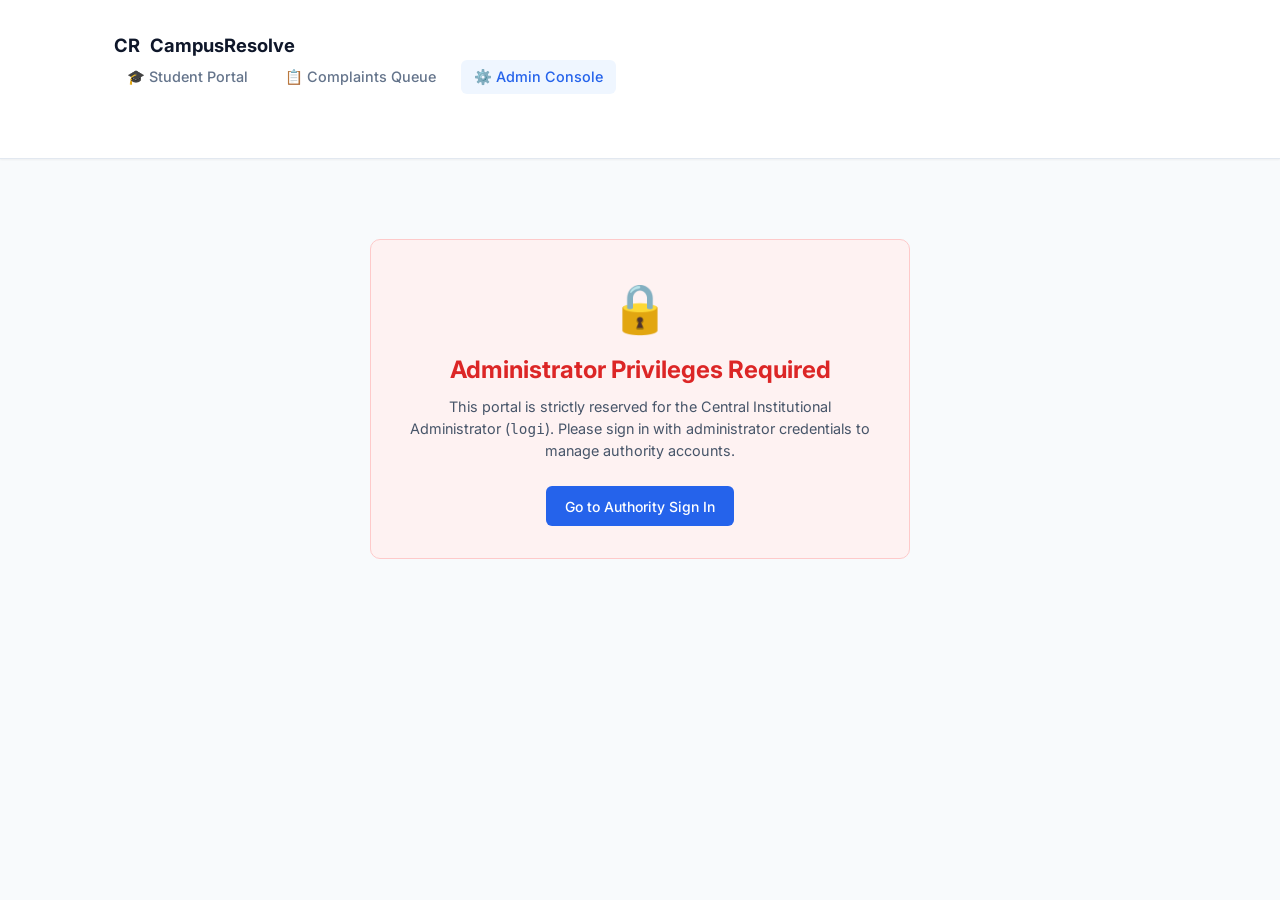
==== frontend/admin.html @ 457eac5e "Architectural restructure: Central Admin portal, first-login password enforcement, Exam Cell Admin r" ====
<!DOCTYPE html>
<html lang="en">
<head>
  <meta charset="UTF-8">
  <meta name="viewport" content="width=device-width, initial-scale=1.0">
  <title>CampusResolve — Central Admin Console</title>
  <link rel="preconnect" href="https://fonts.googleapis.com">
  <link rel="preconnect" href="https://fonts.gstatic.com" crossorigin>
  <link href="https://fonts.googleapis.com/css2?family=Inter:wght@400;500;600;700&family=JetBrains+Mono:wght@400;500;600&display=swap" rel="stylesheet">
  <link rel="stylesheet" href="style.css">
  <script src="config.js"></script>
  <style>
    .admin-header-card {
      background: linear-gradient(135deg, #1e293b 0%, #0f172a 100%);
      color: #ffffff;
      border-radius: var(--radius-lg);
      padding: 2rem;
      margin-bottom: 2rem;
      box-shadow: 0 10px 25px -5px rgba(0, 0, 0, 0.2);
      display: flex;
      justify-content: space-between;
      align-items: center;
      flex-wrap: wrap;
      gap: 1.5rem;
    }
    .admin-badge {
      display: inline-flex;
      align-items: center;
      gap: 0.35rem;
      padding: 0.35rem 0.85rem;
      border-radius: 9999px;
      font-size: 0.75rem;
      font-weight: 700;
      letter-spacing: 0.05em;
      text-transform: uppercase;
      background: rgba(59, 130, 246, 0.2);
      border: 1px solid rgba(96, 165, 250, 0.4);
      color: #93c5fd;
    }
    .stat-pill {
      background: rgba(255, 255, 255, 0.08);
      border: 1px solid rgba(255, 255, 255, 0.12);
      border-radius: var(--radius-md);
      padding: 1rem 1.25rem;
      min-width: 140px;
    }
    .stat-pill-val {
      font-size: 1.6rem;
      font-weight: 700;
      color: #fff;
    }
    .stat-pill-lbl {
      font-size: 0.75rem;
      color: #94a3b8;
      text-transform: uppercase;
      font-weight: 600;
      letter-spacing: 0.04em;
    }
    .modal-overlay {
      position: fixed;
      top: 0; left: 0; right: 0; bottom: 0;
      background: rgba(15, 23, 42, 0.75);
      backdrop-filter: blur(4px);
      z-index: 9999;
      display: flex;
      align-items: center;
      justify-content: center;
      padding: 1.5rem;
    }
    .modal-card {
      background: var(--bg-card);
      border: 1px solid var(--border-color);
      border-radius: var(--radius-lg);
      padding: 2.25rem;
      max-width: 520px;
      width: 100%;
      box-shadow: var(--shadow-lg);
    }
  </style>
</head>
<body>

  <!-- Top Navigation Bar -->
  <header class="navbar">
    <div class="container nav-content">
      <a href="index.html" class="brand">
        <div class="logo-icon">CR</div>
        <span>CampusResolve</span>
      </a>
      <nav class="nav-links">
        <a href="index.html" class="nav-link">🎓 Student Portal</a>
        <a href="dashboard.html" class="nav-link">📋 Complaints Queue</a>
        <a href="admin.html" class="nav-link active">⚙️ Admin Console</a>
      </nav>
    </div>
  </header>

  <main class="container" style="padding-top: 2rem; padding-bottom: 3rem;">

    <!-- Access Denied Alert (if unauthorized) -->
    <div id="adminAccessDeniedAlert" style="display: none; background: #fef2f2; border: 1px solid #fecaca; border-radius: var(--radius-md); padding: 2rem; text-align: center; max-width: 540px; margin: 3rem auto;">
      <div style="font-size: 3rem; margin-bottom: 0.5rem;">🔒</div>
      <h2 style="color: #dc2626; font-weight: 700; margin-bottom: 0.5rem;">Administrator Privileges Required</h2>
      <p style="color: #475569; font-size: 0.9rem; margin-bottom: 1.5rem;">
        This portal is strictly reserved for the Central Institutional Administrator (<code>logi</code>). Please sign in with administrator credentials to manage authority accounts.
      </p>
      <a href="dashboard.html" class="btn btn-primary">Go to Authority Sign In</a>
    </div>

    <!-- Authenticated Admin Content View -->
    <div id="adminMainContent" style="display: none;">

      <!-- Admin Identity & Overview Banner -->
      <div class="admin-header-card">
        <div>
          <div class="admin-badge">
            ⚡ Central Authority Directory Management
          </div>
          <h1 style="font-size: 1.8rem; font-weight: 800; margin: 0.5rem 0 0.25rem 0; letter-spacing: -0.02em;">
            Welcome, Administrator Logi
          </h1>
          <p style="color: #94a3b8; font-size: 0.9rem; max-width: 580px; margin: 0;">
            Provision, manage, and audit university authority user accounts across operational, executive oversight, and apex institutional tiers.
          </p>
        </div>

        <div style="display: flex; gap: 0.75rem; flex-wrap: wrap;">
          <div class="stat-pill">
            <div id="statTotalUsers" class="stat-pill-val">0</div>
            <div class="stat-pill-lbl">Total Accounts</div>
          </div>
          <div class="stat-pill">
            <div id="statPendingLogins" class="stat-pill-val" style="color: #fbbf24;">0</div>
            <div class="stat-pill-lbl">1st-Login Pending</div>
          </div>
        </div>
      </div>

      <!-- Action Toolbar -->
      <div style="display: flex; justify-content: space-between; align-items: center; flex-wrap: wrap; gap: 1rem; margin-bottom: 1.5rem;">
        <div>
          <h2 style="font-size: 1.25rem; font-weight: 700; color: var(--text-main); margin-bottom: 0.25rem;">
            Registered Authority Directory
          </h2>
          <p style="font-size: 0.85rem; color: var(--text-muted); margin: 0;">
            Authorities manage grievances, execute resolutions, and receive autonomous SLA escalation alerts.
          </p>
        </div>

        <div style="display: flex; align-items: center; gap: 0.5rem;">
          <button id="btnRefreshUsers" class="btn btn-outline btn-sm">🔄 Refresh Directory</button>
          <button id="btnOpenAddUserModal" class="btn btn-primary btn-sm">➕ Add New Authority</button>
          <button id="adminLogoutBtn" class="btn btn-outline btn-sm" style="color: var(--danger); border-color: var(--danger-border);">🚪 Sign Out</button>
        </div>
      </div>

      <!-- Authorities Table Card -->
      <div style="background: var(--bg-card); border: 1px solid var(--border-color); border-radius: var(--radius-lg); overflow: hidden; box-shadow: var(--shadow-sm);">
        <div style="overflow-x: auto;">
          <table class="table" style="margin: 0; width: 100%;">
            <thead>
              <tr>
                <th>Authority User</th>
                <th>Role / Jurisdiction</th>
                <th>Official Email</th>
                <th>Escalation Tier</th>
                <th>First-Login Status</th>
                <th style="text-align: right;">Management Actions</th>
              </tr>
            </thead>
            <tbody id="adminUsersTableBody">
              <tr>
                <td colspan="6" style="text-align: center; padding: 2.5rem; color: var(--text-muted);">
                  Loading registered authorities...
                </td>
              </tr>
            </tbody>
          </table>
        </div>
      </div>

    </div>

  </main>

  <!-- ======================================================= -->
  <!-- MODAL: ADD NEW AUTHORITY -->
  <!-- ======================================================= -->
  <div id="addUserModal" class="modal-overlay" style="display: none;">
    <div class="modal-card">
      <div style="display: flex; justify-content: space-between; align-items: center; margin-bottom: 1.25rem;">
        <h2 style="font-size: 1.25rem; font-weight: 700; color: var(--text-main); margin: 0;">
          ➕ Add University Authority
        </h2>
        <button id="closeAddUserModal" style="background: none; border: none; font-size: 1.5rem; color: var(--text-muted); cursor: pointer;">&times;</button>
      </div>

      <div id="addUserError" style="display: none; background: #fef2f2; border: 1px solid #fecaca; color: #dc2626; padding: 0.65rem 0.85rem; border-radius: var(--radius-sm); font-size: 0.825rem; margin-bottom: 1rem;"></div>

      <form id="addUserForm">
        <div class="form-group">
          <label for="newUsername">Username <span style="color: var(--danger);">*</span></label>
          <input type="text" id="newUsername" class="form-control" placeholder="e.g. exam_cell, warden_block_b" required>
        </div>

        <div class="form-group">
          <label for="newPassword">Initial Password <span style="color: var(--danger);">*</span></label>
          <input type="password" id="newPassword" class="form-control" placeholder="Minimum 4 characters" required minlength="4">
        </div>

        <div class="form-group">
          <label for="newFullName">Full Name / Official Designation <span style="color: var(--danger);">*</span></label>
          <input type="text" id="newFullName" class="form-control" placeholder="e.g. Dr. Rajesh Kumar (Exam Cell Admin)" required>
        </div>

        <div class="form-group">
          <label for="newRole">Role & Jurisdiction <span style="color: var(--danger);">*</span></label>
          <select id="newRole" class="form-control" required>
            <option value="Exam Cell Admin">Exam Cell Admin (Marks, Semester & Fees)</option>
            <option value="Warden">Warden (Hostels & Accommodation)</option>
            <option value="Mess Committee">Mess Committee (Dining & Catering)</option>
            <option value="Estate Office">Estate Office (Campus Infrastructure)</option>
            <option value="Dean of Student Affairs">Dean of Student Affairs (Tier 2 Oversight)</option>
            <option value="Dean of Academics">Dean of Academics (Tier 2 Oversight)</option>
            <option value="Vice Principal">Vice Principal (Tier 2 Oversight)</option>
            <option value="Principal">Principal (Tier 3 Apex Authority)</option>
            <option value="Counseling Cell">Counseling Cell (Protected / Safety)</option>
            <option value="Admin">Central Administrator</option>
          </select>
        </div>

        <div class="form-group">
          <label for="newEmail">Official Delivery Email <span style="color: var(--danger);">*</span></label>
          <input type="email" id="newEmail" class="form-control" placeholder="official@kce.ac.in or gmail.com" required>
        </div>

        <div class="form-group">
          <label for="newTier">Escalation Tier Label</label>
          <input type="text" id="newTier" class="form-control" placeholder="Tier 1 — Operational (Marks, Semester & Fees)">
        </div>

        <div style="display: flex; align-items: center; gap: 0.5rem; margin-bottom: 1.5rem;">
          <input type="checkbox" id="newMustChangePass" checked style="width: 16px; height: 16px; accent-color: var(--primary);">
          <label for="newMustChangePass" style="font-size: 0.85rem; color: var(--text-main); font-weight: 500; margin: 0; cursor: pointer;">
            Require password change on first login
          </label>
        </div>

        <div style="display: flex; justify-content: flex-end; gap: 0.5rem;">
          <button type="button" id="cancelAddUserBtn" class="btn btn-outline">Cancel</button>
          <button type="submit" id="submitAddUserBtn" class="btn btn-primary">Create Authority</button>
        </div>
      </form>
    </div>
  </div>

  <!-- ======================================================= -->
  <!-- MODAL: RESET PASSWORD -->
  <!-- ======================================================= -->
  <div id="resetPasswordModal" class="modal-overlay" style="display: none;">
    <div class="modal-card">
      <div style="display: flex; justify-content: space-between; align-items: center; margin-bottom: 1.25rem;">
        <h2 style="font-size: 1.25rem; font-weight: 700; color: var(--text-main); margin: 0;">
          🔑 Reset Authority Password
        </h2>
        <button id="closeResetModal" style="background: none; border: none; font-size: 1.5rem; color: var(--text-muted); cursor: pointer;">&times;</button>
      </div>

      <p id="resetModalSubtitle" style="font-size: 0.85rem; color: var(--text-muted); margin-bottom: 1rem;">
        Setting a new temporary password for user.
      </p>

      <form id="resetPasswordForm">
        <input type="hidden" id="resetUserId">
        <div class="form-group">
          <label for="resetNewPass">New Temporary Password</label>
          <input type="password" id="resetNewPass" class="form-control" placeholder="Minimum 4 characters" required minlength="4">
        </div>

        <div style="display: flex; align-items: center; gap: 0.5rem; margin-bottom: 1.5rem;">
          <input type="checkbox" id="resetMustChange" checked style="width: 16px; height: 16px; accent-color: var(--primary);">
          <label for="resetMustChange" style="font-size: 0.85rem; color: var(--text-main); font-weight: 500; margin: 0; cursor: pointer;">
            Require authority to change password on next sign-in
          </label>
        </div>

        <div style="display: flex; justify-content: flex-end; gap: 0.5rem;">
          <button type="button" id="cancelResetBtn" class="btn btn-outline">Cancel</button>
          <button type="submit" class="btn btn-primary">Save Reset Password</button>
        </div>
      </form>
    </div>
  </div>

  <script src="app.js"></script>
</body>
</html>
---- frontend/style.css ----
/* CampusResolve — Modern & Minimal Design System */
:root {
  --bg-app: #f8fafc;
  --bg-card: #ffffff;
  --bg-card-subtle: #f1f5f9;
  --border-color: #e2e8f0;
  --border-focus: #3b82f6;
  
  --text-main: #0f172a;
  --text-muted: #64748b;
  --text-light: #94a3b8;
  
  --primary: #2563eb;
  --primary-hover: #1d4ed8;
  --primary-light: #eff6ff;
  --primary-border: #bfdbfe;
  
  --success: #059669;
  --success-bg: #ecfdf5;
  --success-border: #a7f3d0;
  
  --warning: #d97706;
  --warning-bg: #fffbeb;
  --warning-border: #fde68a;
  
  --danger: #dc2626;
  --danger-bg: #fef2f2;
  --danger-border: #fecaca;

  /* Terminal Colors */
  --term-bg: #0b0f19;
  --term-header: #151d2f;
  --term-border: #1e293b;
  --term-text: #e2e8f0;
  --term-green: #34d399;
  --term-yellow: #fbbf24;
  --term-blue: #60a5fa;
  --term-cyan: #38bdf8;
  --term-muted: #64748b;
  
  --radius-sm: 6px;
  --radius-md: 10px;
  --radius-lg: 14px;
  
  --shadow-sm: 0 1px 2px 0 rgba(0, 0, 0, 0.05);
  --shadow-md: 0 4px 6px -1px rgba(0, 0, 0, 0.07), 0 2px 4px -2px rgba(0, 0, 0, 0.05);
  --shadow-lg: 0 10px 15px -3px rgba(0, 0, 0, 0.08), 0 4px 6px -4px rgba(0, 0, 0, 0.04);
  
  --font-family: 'Inter', -apple-system, BlinkMacSystemFont, "Segoe UI", Roboto, sans-serif;
  --font-mono: 'JetBrains Mono', 'Fira Code', 'Consolas', 'Courier New', monospace;
  --transition: all 0.2s ease-in-out;
}

* {
  margin: 0;
  padding: 0;
  box-sizing: border-box;
}

body {
  font-family: var(--font-family);
  background-color: var(--bg-app);
  color: var(--text-main);
  min-height: 100vh;
  display: flex;
  flex-direction: column;
  line-height: 1.5;
  -webkit-font-smoothing: antialiased;
}

/* Header */
header {
  background: var(--bg-card);
  border-bottom: 1px solid var(--border-color);
  position: sticky;
  top: 0;
  z-index: 50;
  box-shadow: var(--shadow-sm);
}

.nav-container {
  max-width: 1100px;
  margin: 0 auto;
  padding: 0.85rem 1.5rem;
  display: flex;
  justify-content: space-between;
  align-items: center;
}

.brand {
  display: flex;
  align-items: center;
  gap: 0.65rem;
  text-decoration: none;
  color: var(--text-main);
  font-weight: 700;
  font-size: 1.15rem;
}

.brand-icon {
  width: 32px;
  height: 32px;
  background: var(--primary);
  color: #ffffff;
  border-radius: var(--radius-sm);
  display: flex;
  align-items: center;
  justify-content: center;
  font-size: 1rem;
}

.brand-title span {
  color: var(--primary);
}

.nav-links {
  display: flex;
  gap: 0.75rem;
}

.nav-link {
  text-decoration: none;
  color: var(--text-muted);
  font-size: 0.9rem;
  font-weight: 500;
  padding: 0.4rem 0.8rem;
  border-radius: var(--radius-sm);
  transition: var(--transition);
}

.nav-link:hover, .nav-link.active {
  color: var(--primary);
  background: var(--primary-light);
}

/* Main Container */
.container {
  max-width: 1100px;
  margin: 0 auto;
  padding: 2rem 1.5rem 4rem;
  width: 100%;
}

/* Hero Title */
.hero-minimal {
  text-align: center;
  margin-bottom: 2rem;
}

.hero-minimal h1 {
  font-size: 1.85rem;
  font-weight: 700;
  color: var(--text-main);
  margin-bottom: 0.4rem;
  letter-spacing: -0.02em;
}

.hero-minimal p {
  color: var(--text-muted);
  font-size: 0.95rem;
}

/* Cards */
.card {
  background: var(--bg-card);
  border: 1px solid var(--border-color);
  border-radius: var(--radius-lg);
  padding: 1.75rem;
  box-shadow: var(--shadow-md);
  margin-bottom: 1.75rem;
}

.card-header {
  margin-bottom: 1.25rem;
  display: flex;
  justify-content: space-between;
  align-items: center;
  flex-wrap: wrap;
  gap: 0.5rem;
}

.card-title {
  font-size: 1.15rem;
  font-weight: 600;
  color: var(--text-main);
}

.card-subtitle {
  font-size: 0.875rem;
  color: var(--text-muted);
}

/* Forms */
.form-group {
  margin-bottom: 1.25rem;
}

.form-group label {
  display: block;
  font-size: 0.875rem;
  font-weight: 500;
  color: var(--text-main);
  margin-bottom: 0.4rem;
}

.form-control {
  width: 100%;
  background: #ffffff;
  border: 1px solid var(--border-color);
  padding: 0.75rem 0.9rem;
  border-radius: var(--radius-sm);
  color: var(--text-main);
  font-size: 0.925rem;
  font-family: inherit;
  outline: none;
  transition: var(--transition);
}

.form-control:focus {
  border-color: var(--border-focus);
  box-shadow: 0 0 0 3px rgba(59, 130, 246, 0.15);
}

textarea.form-control {
  resize: vertical;
  min-height: 120px;
}

/* Buttons */
.btn {
  display: inline-flex;
  align-items: center;
  justify-content: center;
  gap: 0.4rem;
  padding: 0.55rem 1.1rem;
  border-radius: var(--radius-sm);
  font-weight: 500;
  font-size: 0.875rem;
  cursor: pointer;
  border: 1px solid transparent;
  transition: var(--transition);
  text-decoration: none;
}

.btn-primary {
  background: var(--primary);
  color: #ffffff;
}

.btn-primary:hover {
  background: var(--primary-hover);
}

.btn-full {
  width: 100%;
}

.btn-outline {
  background: transparent;
  border-color: var(--border-color);
  color: var(--text-main);
}

.btn-outline:hover {
  background: var(--bg-card-subtle);
  border-color: var(--text-muted);
}

.btn-sm {
  padding: 0.3rem 0.65rem;
  font-size: 0.8rem;
}

.btn:disabled {
  opacity: 0.6;
  cursor: not-allowed;
}

/* ==========================================
   TERMINAL / MONITORING CONSOLE STYLING
   ========================================== */
.terminal-window {
  background: var(--term-bg);
  border: 1px solid var(--term-border);
  border-radius: var(--radius-md);
  box-shadow: 0 8px 24px -4px rgba(0, 0, 0, 0.35);
  overflow: hidden;
  margin-bottom: 1.75rem;
  font-family: var(--font-mono);
}

.terminal-header {
  background: var(--term-header);
  border-bottom: 1px solid var(--term-border);
  padding: 0.65rem 1rem;
  display: flex;
  justify-content: space-between;
  align-items: center;
  font-size: 0.775rem;
  color: var(--term-muted);
  user-select: none;
}

.terminal-controls {
  display: flex;
  align-items: center;
  gap: 0.4rem;
}

.terminal-dot {
  width: 11px;
  height: 11px;
  border-radius: 50%;
  display: inline-block;
}

.dot-red { background: #ef4444; }
.dot-yellow { background: #f59e0b; }
.dot-green { background: #10b981; }

.terminal-title {
  color: #94a3b8;
  font-weight: 500;
  display: flex;
  align-items: center;
  gap: 0.5rem;
}

.terminal-status-badge {
  display: inline-flex;
  align-items: center;
  gap: 0.35rem;
  font-size: 0.725rem;
  padding: 0.15rem 0.5rem;
  border-radius: 9999px;
  background: rgba(16, 185, 129, 0.12);
  color: var(--term-green);
  border: 1px solid rgba(16, 185, 129, 0.25);
  font-weight: 600;
}

.terminal-status-badge.reconnecting {
  background: rgba(239, 68, 68, 0.12);
  color: #f87171;
  border-color: rgba(239, 68, 68, 0.25);
}

.terminal-body {
  padding: 1rem;
  height: 280px;
  overflow-y: auto;
  font-size: 0.825rem;
  color: var(--term-text);
  line-height: 1.6;
  scroll-behavior: smooth;
}

.term-line {
  padding: 0.18rem 0;
  display: flex;
  align-items: flex-start;
  gap: 0.5rem;
  word-break: break-word;
  animation: termFadeIn 0.2s ease-out;
}

.term-line:hover {
  background: rgba(255, 255, 255, 0.02);
}

.term-timestamp {
  color: #64748b;
  flex-shrink: 0;
}

.term-tag {
  font-weight: 700;
  text-transform: uppercase;
  font-size: 0.75rem;
  padding: 0.05rem 0.35rem;
  border-radius: 3px;
  flex-shrink: 0;
}

/* Action Colors */
.term-tag-classified {
  color: var(--term-green);
  background: rgba(16, 185, 129, 0.15);
  border: 1px solid rgba(16, 185, 129, 0.3);
}

.term-tag-escalated {
  color: var(--term-yellow);
  background: rgba(245, 158, 11, 0.15);
  border: 1px solid rgba(245, 158, 11, 0.3);
}

.term-tag-resolved {
  color: var(--term-blue);
  background: rgba(96, 165, 250, 0.15);
  border: 1px solid rgba(96, 165, 250, 0.3);
}

.term-ticket-id {
  color: var(--term-cyan);
  font-weight: 600;
}

.term-msg {
  color: #cbd5e1;
}

.term-empty {
  color: #64748b;
  text-align: center;
  padding: 3rem 0;
  font-style: italic;
}

/* Status & Urgency Badges */
.badge {
  display: inline-flex;
  align-items: center;
  padding: 0.2rem 0.55rem;
  border-radius: 9999px;
  font-size: 0.725rem;
  font-weight: 600;
  text-transform: capitalize;
}

.badge-open { background: #eff6ff; color: #1d4ed8; border: 1px solid #bfdbfe; }
.badge-resolved { background: #ecfdf5; color: #047857; border: 1px solid #a7f3d0; }
.badge-high { background: #fef2f2; color: #b91c1c; border: 1px solid #fecaca; }
.badge-medium { background: #fffbeb; color: #b45309; border: 1px solid #fde68a; }
.badge-low { background: #f8fafc; color: #475569; border: 1px solid #cbd5e1; }

.badge-esc-0 { background: #f8fafc; color: #64748b; border: 1px solid #e2e8f0; }
.badge-esc-1 { background: #fffbeb; color: #d97706; border: 1px solid #fde68a; }
.badge-esc-2 { background: #fef2f2; color: #dc2626; border: 1px solid #fecaca; font-weight: 700; }

/* Table styles */
.table-container {
  overflow-x: auto;
  border: 1px solid var(--border-color);
  border-radius: var(--radius-sm);
}

table {
  width: 100%;
  border-collapse: collapse;
  text-align: left;
  font-size: 0.85rem;
}

th {
  background: var(--bg-card-subtle);
  color: var(--text-muted);
  padding: 0.7rem 0.9rem;
  font-weight: 600;
  border-bottom: 1px solid var(--border-color);
  white-space: nowrap;
}

td {
  padding: 0.75rem 0.9rem;
  border-bottom: 1px solid var(--border-color);
  color: var(--text-main);
  vertical-align: middle;
}

tr:last-child td {
  border-bottom: none;
}

tr:hover td {
  background: #f8fafc;
}

/* Stats grid */
.stats-grid {
  display: grid;
  grid-template-columns: repeat(auto-fit, minmax(170px, 1fr));
  gap: 0.9rem;
  margin-bottom: 1.75rem;
}

.stat-box {
  background: var(--bg-card);
  border: 1px solid var(--border-color);
  border-radius: var(--radius-md);
  padding: 1.1rem;
  box-shadow: var(--shadow-sm);
}

.stat-value {
  font-size: 1.65rem;
  font-weight: 700;
  color: var(--text-main);
}

.stat-label {
  font-size: 0.775rem;
  color: var(--text-muted);
  font-weight: 500;
}

/* Confirmation Box */
.confirmation-box {
  display: none;
  background: var(--success-bg);
  border: 1px solid var(--success-border);
  border-radius: var(--radius-md);
  padding: 1.5rem;
  margin-top: 1.5rem;
  animation: fadeIn 0.25s ease-out;
}

.confirmation-box.show {
  display: block;
}

.confirmation-header {
  display: flex;
  align-items: center;
  gap: 0.6rem;
  color: var(--success);
  font-weight: 600;
  font-size: 1.05rem;
  margin-bottom: 0.85rem;
}

.confirmation-grid {
  display: grid;
  grid-template-columns: repeat(auto-fit, minmax(180px, 1fr));
  gap: 0.75rem;
  background: #ffffff;
  border: 1px solid var(--success-border);
  border-radius: var(--radius-sm);
  padding: 1rem;
  margin-bottom: 1rem;
}

.meta-item {
  font-size: 0.85rem;
}

.meta-item .meta-label {
  color: var(--text-muted);
  font-size: 0.75rem;
  text-transform: uppercase;
  font-weight: 600;
  margin-bottom: 0.15rem;
}

.meta-item .meta-value {
  color: var(--text-main);
  font-weight: 600;
}

.track-action-link {
  display: inline-flex;
  align-items: center;
  gap: 0.4rem;
  color: var(--primary);
  font-weight: 600;
  font-size: 0.9rem;
  cursor: pointer;
  text-decoration: none;
  margin-top: 0.25rem;
}

.track-action-link:hover {
  text-decoration: underline;
}

/* Timeline */
.timeline {
  list-style: none;
  position: relative;
  padding-left: 1.25rem;
  margin-top: 1rem;
}

.timeline::before {
  content: '';
  position: absolute;
  top: 6px;
  bottom: 6px;
  left: 4px;
  width: 2px;
  background: var(--border-color);
}

.timeline-item {
  position: relative;
  margin-bottom: 0.85rem;
  font-size: 0.85rem;
}

.timeline-item::before {
  content: '';
  position: absolute;
  left: -1.25rem;
  top: 5px;
  width: 8px;
  height: 8px;
  border-radius: 50%;
  background: var(--primary);
}

.timeline-item .time {
  color: var(--text-muted);
  font-size: 0.75rem;
}

@keyframes termFadeIn {
  from { opacity: 0; transform: translateY(-3px); }
  to { opacity: 1; transform: translateY(0); }
}

@keyframes fadeIn {
  from { opacity: 0; transform: translateY(4px); }
  to { opacity: 1; transform: translateY(0); }
}

footer {
  margin-top: auto;
  border-top: 1px solid var(--border-color);
  background: var(--bg-card);
  padding: 1.25rem;
  text-align: center;
  color: var(--text-muted);
  font-size: 0.825rem;
}

/* Authentication & Authority Session Styling */
.auth-container {
  max-width: 900px;
  margin: 2.5rem auto;
  display: grid;
  grid-template-columns: 1fr 1fr;
  gap: 2rem;
  align-items: start;
}

@media (max-width: 768px) {
  .auth-container {
    grid-template-columns: 1fr;
    margin: 1.5rem auto;
  }
}

.auth-box {
  background: var(--bg-card);
  border: 1px solid var(--border-color);
  border-radius: var(--radius-lg);
  padding: 2rem;
  box-shadow: var(--shadow-md);
}

.quick-accounts-section {
  background: #f8fafc;
  border: 1px solid var(--border-color);
  border-radius: var(--radius-lg);
  padding: 1.5rem;
}

.quick-accounts-grid {
  display: flex;
  flex-direction: column;
  gap: 0.5rem;
  margin-top: 0.75rem;
  max-height: 480px;
  overflow-y: auto;
  padding-right: 0.25rem;
}

.quick-acc-card {
  display: flex;
  justify-content: space-between;
  align-items: center;
  padding: 0.65rem 0.85rem;
  background: #ffffff;
  border: 1px solid var(--border-color);
  border-radius: var(--radius-sm);
  cursor: pointer;
  transition: var(--transition);
  text-align: left;
}

.quick-acc-card:hover {
  border-color: var(--primary);
  background: var(--primary-light);
  transform: translateY(-1px);
}

.quick-acc-role {
  font-weight: 600;
  font-size: 0.85rem;
  color: var(--text-main);
  display: flex;
  align-items: center;
  gap: 0.35rem;
}

.quick-acc-meta {
  font-size: 0.725rem;
  color: var(--text-muted);
  margin-top: 0.1rem;
}

.quick-acc-badge {
  font-size: 0.7rem;
  font-family: var(--font-mono);
  background: #f1f5f9;
  padding: 0.2rem 0.45rem;
  border-radius: 4px;
  color: var(--primary);
  font-weight: 600;
}

/* User Session Bar in Header / Top of Dashboard */
.user-profile-pill {
  display: flex;
  align-items: center;
  gap: 0.6rem;
  background: var(--primary-light);
  border: 1px solid var(--primary-border);
  padding: 0.35rem 0.75rem;
  border-radius: 20px;
}

.user-avatar-circle {
  width: 26px;
  height: 26px;
  border-radius: 50%;
  background: var(--primary);
  color: #fff;
  display: flex;
  align-items: center;
  justify-content: center;
  font-size: 0.75rem;
  font-weight: 700;
}
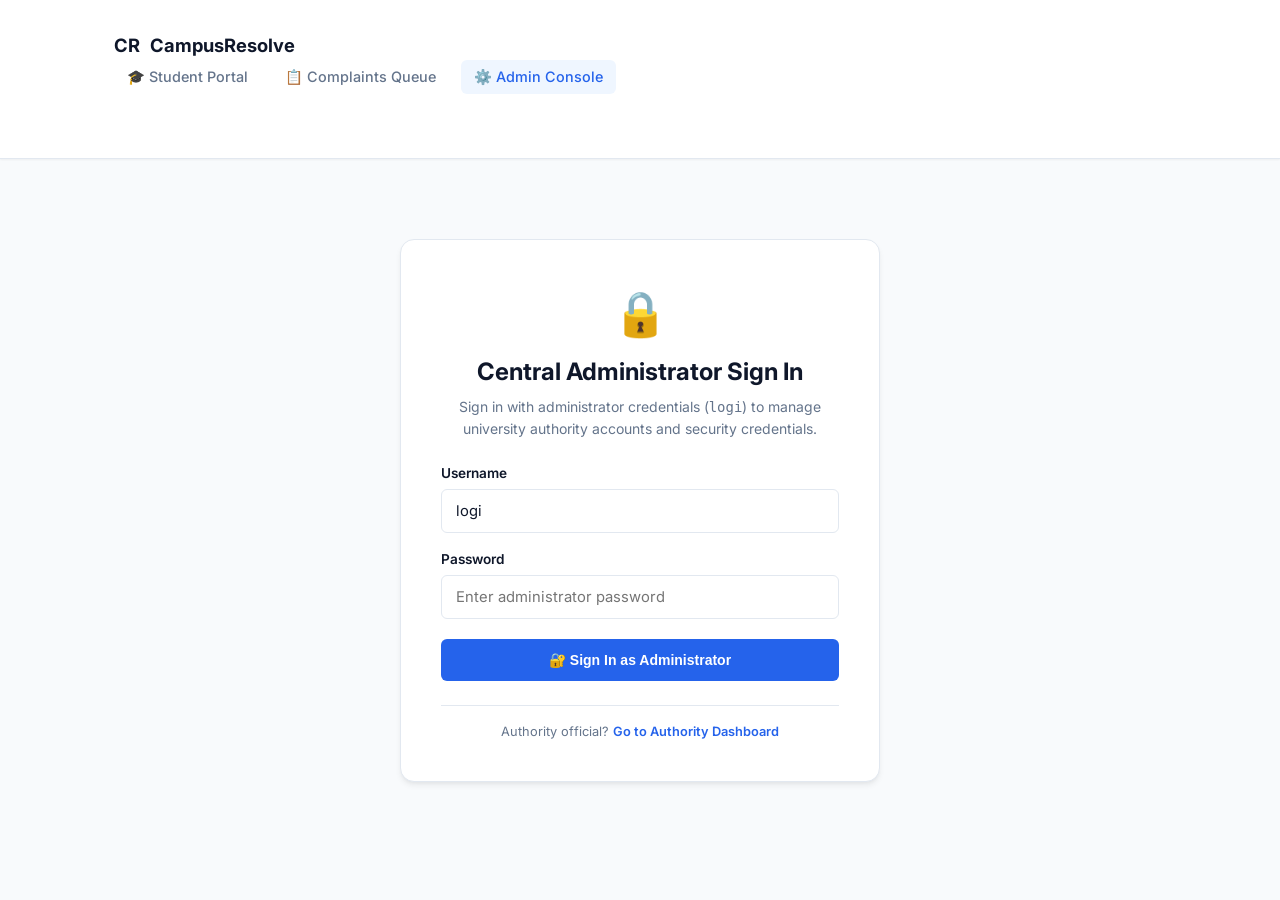
==== commit b6883e5f: "fix(auth): resilient HMAC signed tokens and inline admin login for expired sessions" ====
--- a/frontend/admin.html
+++ b/frontend/admin.html
@@ -97,14 +97,33 @@
 
   <main class="container" style="padding-top: 2rem; padding-bottom: 3rem;">
 
-    <!-- Access Denied Alert (if unauthorized) -->
-    <div id="adminAccessDeniedAlert" style="display: none; background: #fef2f2; border: 1px solid #fecaca; border-radius: var(--radius-md); padding: 2rem; text-align: center; max-width: 540px; margin: 3rem auto;">
-      <div style="font-size: 3rem; margin-bottom: 0.5rem;">🔒</div>
-      <h2 style="color: #dc2626; font-weight: 700; margin-bottom: 0.5rem;">Administrator Privileges Required</h2>
-      <p style="color: #475569; font-size: 0.9rem; margin-bottom: 1.5rem;">
-        This portal is strictly reserved for the Central Institutional Administrator (<code>logi</code>). Please sign in with administrator credentials to manage authority accounts.
+    <!-- Access Denied / Admin Login Card -->
+    <div id="adminAccessDeniedAlert" style="display: none; background: var(--bg-card); border: 1px solid var(--border-color); border-radius: var(--radius-lg); padding: 2.5rem; text-align: center; max-width: 480px; margin: 3rem auto; box-shadow: var(--shadow-md);">
+      <div style="font-size: 2.75rem; margin-bottom: 0.5rem;">🔒</div>
+      <h2 style="color: var(--text-main); font-weight: 700; margin-bottom: 0.35rem;">Central Administrator Sign In</h2>
+      <p style="color: var(--text-muted); font-size: 0.875rem; margin-bottom: 1.5rem;">
+        Sign in with administrator credentials (<code>logi</code>) to manage university authority accounts and security credentials.
       </p>
-      <a href="dashboard.html" class="btn btn-primary">Go to Authority Sign In</a>
+
+      <div id="adminInlineLoginError" style="display: none; background: #fef2f2; border: 1px solid #fecaca; color: #dc2626; padding: 0.65rem 0.85rem; border-radius: var(--radius-sm); font-size: 0.825rem; margin-bottom: 1rem; text-align: left;"></div>
+
+      <form id="adminInlineLoginForm" style="text-align: left;">
+        <div class="form-group" style="margin-bottom: 1rem;">
+          <label for="adminInlineUsername" style="display: block; font-weight: 600; font-size: 0.85rem; margin-bottom: 0.35rem; color: var(--text-main);">Username</label>
+          <input type="text" id="adminInlineUsername" class="form-control" placeholder="logi" value="logi" required style="width: 100%;">
+        </div>
+        <div class="form-group" style="margin-bottom: 1.25rem;">
+          <label for="adminInlinePassword" style="display: block; font-weight: 600; font-size: 0.85rem; margin-bottom: 0.35rem; color: var(--text-main);">Password</label>
+          <input type="password" id="adminInlinePassword" class="form-control" placeholder="Enter administrator password" required style="width: 100%;">
+        </div>
+        <button type="submit" id="adminInlineLoginBtn" class="btn btn-primary btn-full" style="width: 100%; padding: 0.75rem; font-weight: 600;">
+          🔐 Sign In as Administrator
+        </button>
+      </form>
+
+      <div style="margin-top: 1.5rem; padding-top: 1rem; border-top: 1px solid var(--border-color); font-size: 0.8rem; color: var(--text-muted);">
+        Authority official? <a href="dashboard.html" style="color: var(--primary); font-weight: 600; text-decoration: none;">Go to Authority Dashboard</a>
+      </div>
     </div>
 
     <!-- Authenticated Admin Content View -->
@@ -278,7 +297,7 @@
         </div>
 
         <div style="display: flex; align-items: center; gap: 0.5rem; margin-bottom: 1.5rem;">
-          <input type="checkbox" id="resetMustChange" checked style="width: 16px; height: 16px; accent-color: var(--primary);">
+          <input type="checkbox" id="resetMustChange" style="width: 16px; height: 16px; accent-color: var(--primary);">
           <label for="resetMustChange" style="font-size: 0.85rem; color: var(--text-main); font-weight: 500; margin: 0; cursor: pointer;">
             Require authority to change password on next sign-in
           </label>
--- a/frontend/style.css
+++ b/frontend/style.css
@@ -743,3 +743,63 @@
   font-weight: 700;
 }
 
+/* Student Portal Enhancements */
+.student-tabs {
+  display: flex;
+  gap: 0.5rem;
+  border-bottom: 2px solid var(--border-color);
+  margin-bottom: 1.5rem;
+  padding-bottom: 0.25rem;
+  overflow-x: auto;
+}
+
+.student-tab-btn {
+  background: none;
+  border: none;
+  font-family: var(--font-family);
+  font-size: 0.95rem;
+  font-weight: 600;
+  color: var(--text-muted);
+  padding: 0.6rem 1.1rem;
+  border-radius: var(--radius-md) var(--radius-md) 0 0;
+  cursor: pointer;
+  transition: var(--transition);
+  display: flex;
+  align-items: center;
+  gap: 0.5rem;
+  white-space: nowrap;
+}
+
+.student-tab-btn:hover {
+  color: var(--primary);
+  background: rgba(37, 99, 235, 0.05);
+}
+
+.student-tab-btn.active {
+  color: var(--primary);
+  border-bottom: 3px solid var(--primary);
+  background: var(--primary-light);
+}
+
+.student-badge-kce {
+  background: #eff6ff;
+  color: #1d4ed8;
+  border: 1px solid #bfdbfe;
+  font-weight: 600;
+  padding: 0.2rem 0.55rem;
+  border-radius: 6px;
+  font-size: 0.78rem;
+  font-family: var(--font-mono);
+}
+
+.resolution-box {
+  background: #ecfdf5;
+  border-left: 4px solid #10b981;
+  padding: 0.6rem 0.85rem;
+  border-radius: 4px;
+  font-size: 0.85rem;
+  color: #065f46;
+  margin-top: 0.35rem;
+}
+
+
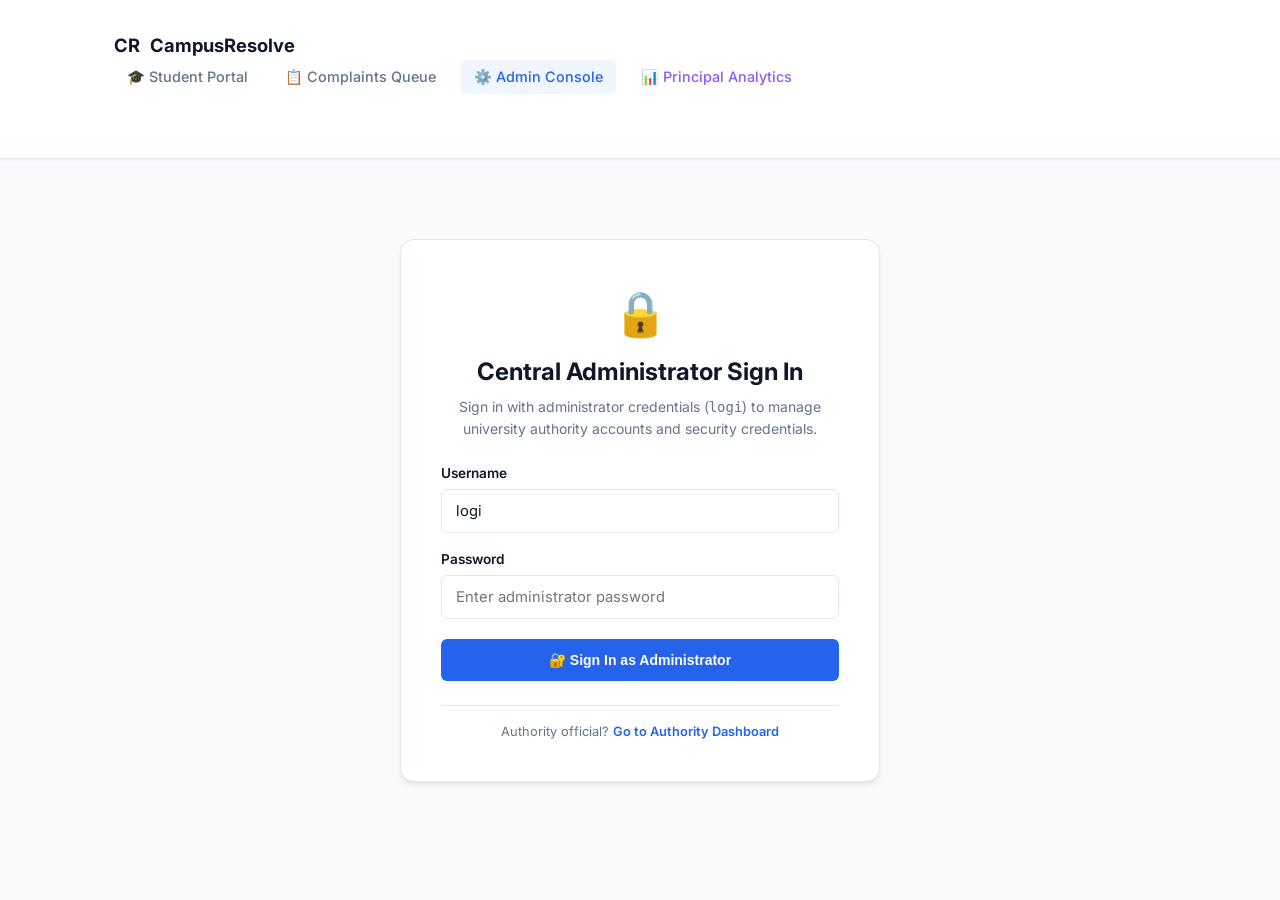
==== commit 25d554b6: "fix: include backend/auth.py require_principal_user and frontend dashboard updates" ====
--- a/frontend/admin.html
+++ b/frontend/admin.html
@@ -91,6 +91,7 @@
         <a href="index.html" class="nav-link">🎓 Student Portal</a>
         <a href="dashboard.html" class="nav-link">📋 Complaints Queue</a>
         <a href="admin.html" class="nav-link active">⚙️ Admin Console</a>
+        <a href="principal.html" class="nav-link" style="color: #8b5cf6;">📊 Principal Analytics</a>
       </nav>
     </div>
   </header>
--- a/frontend/style.css
+++ b/frontend/style.css
@@ -430,6 +430,7 @@
 
 .badge-open { background: #eff6ff; color: #1d4ed8; border: 1px solid #bfdbfe; }
 .badge-resolved { background: #ecfdf5; color: #047857; border: 1px solid #a7f3d0; }
+.badge-flagged { background: #fef2f2; color: #991b1b; border: 1px solid #fecaca; }
 .badge-high { background: #fef2f2; color: #b91c1c; border: 1px solid #fecaca; }
 .badge-medium { background: #fffbeb; color: #b45309; border: 1px solid #fde68a; }
 .badge-low { background: #f8fafc; color: #475569; border: 1px solid #cbd5e1; }
